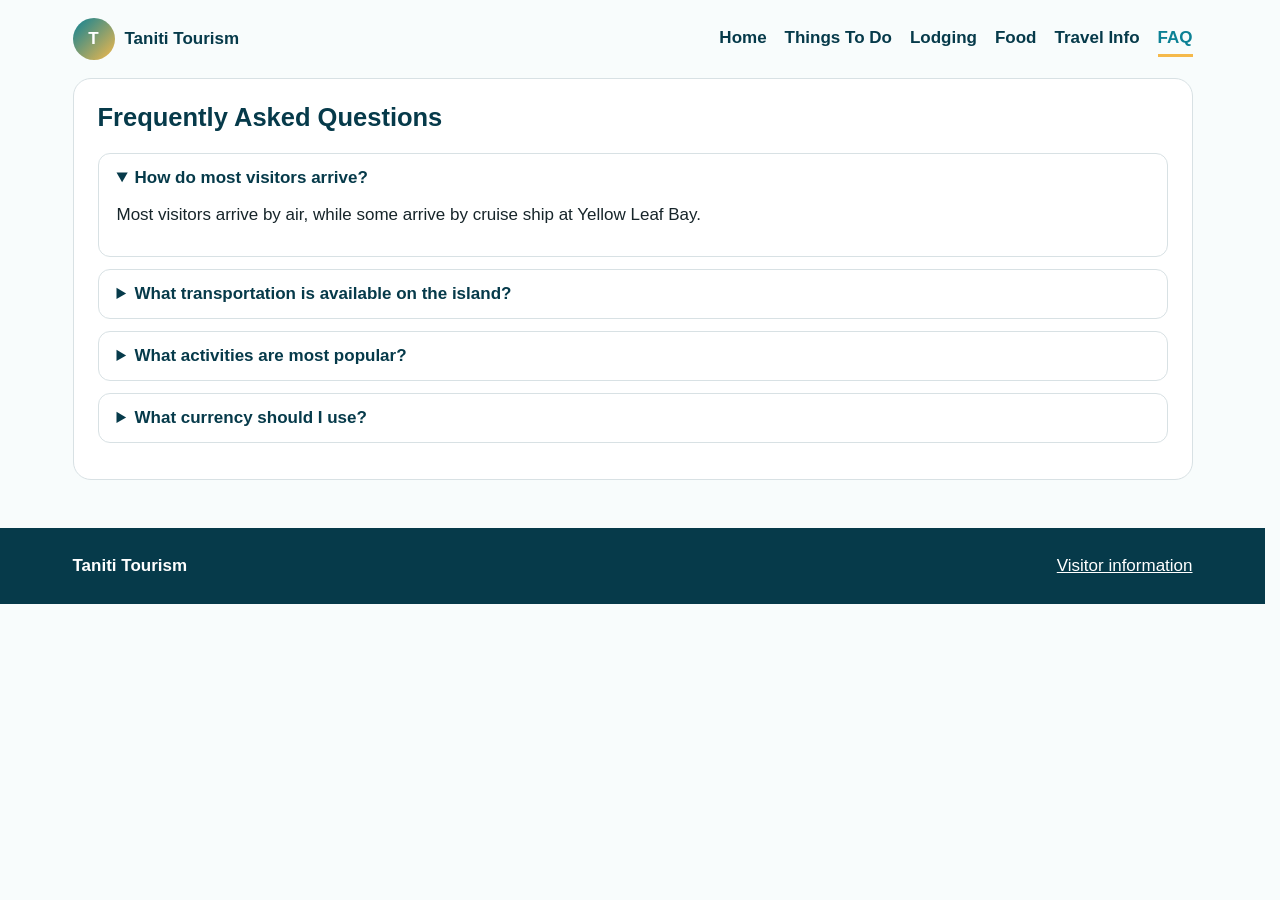
==== faq.html @ 22af0966 "build out wireframe of site" ====
<!doctype html>
<html lang="en">
<head>
  <meta charset="utf-8">
  <meta name="viewport" content="width=device-width, initial-scale=1">
  <title>FAQ | Taniti Tourism Prototype</title>
  <link rel="stylesheet" href="static/css/style.css">
</head>
<body>
  <header class="site-header">
    <a class="logo" href="index.html" aria-label="Taniti Tourism home">
      <span class="logo-mark">T</span><span>Taniti Tourism</span>
    </a>
    <nav class="site-nav" aria-label="Primary navigation">
      <a href="index.html" >Home</a>
      <a href="things-to-do.html" >Things To Do</a>
      <a href="lodging.html" >Lodging</a>
      <a href="food.html" >Food</a>
      <a href="travel-info.html" >Travel Info</a>
      <a href="faq.html" aria-current="page">FAQ</a>
    </nav>
  </header>
  <main>

    <section class="panel faq">
      <h1>Frequently Asked Questions</h1>
      <details open><summary>How do most visitors arrive?</summary><p>Most visitors arrive by air, while some arrive by cruise ship at Yellow Leaf Bay.</p></details>
      <details><summary>What transportation is available on the island?</summary><p>Visitors can use public buses in Taniti City, private buses elsewhere, taxis, rental cars, bikes, helmets, and walkable routes around Taniti City and Merriton Landing.</p></details>
      <details><summary>What activities are most popular?</summary><p>Beaches, rainforest exploration, volcano visits, sightseeing in Taniti City, boat and bus tours, snorkeling, fishing tours, and Merriton Landing entertainment are highlighted for visitors.</p></details>
      <details><summary>What currency should I use?</summary><p>Taniti uses the U.S. dollar. Many businesses also accept euros, yen, and major credit cards.</p></details>
    </section>
  </main>
  <footer class="site-footer">
    <div class="wrap">
      <strong>Taniti Tourism</strong>
      <a href="travel-info.html">Visitor information</a>
    </div>
  </footer>
</body>
</html>
---- static/css/style.css ----
:root {
  --deep: #063A4A;
  --ocean: #0C8195;
  --sand: #F4E7C5;
  --sun: #F5B94B;
  --leaf: #2F7D5A;
  --ink: #17252A;
  --muted: #56656B;
  --line: #D8E1E4;
  --panel: #FFFFFF;
  --bg: #F8FCFC;
  --max: 1120px;
}

* {
  box-sizing: border-box;
}

html {
  font-family: "Segoe UI", Arial, sans-serif;
  font-size: 17px;
  color: var(--ink);
  background: var(--bg);
  scrollbar-gutter: stable;
}

body {
  margin: 0;
}

a {
  color: inherit;
}

.top-strip {
  background: var(--deep);
  color: white;
  font-size: .9rem;
}

.top-strip .wrap,
.site-header,
main,
.site-footer .wrap {
  width: min(100% - 36px, var(--max));
  margin-inline: auto;
}

.top-strip .wrap {
  display: flex;
  justify-content: space-between;
  gap: 16px;
  padding: 8px 0;
}

.site-header {
  display: flex;
  align-items: center;
  justify-content: space-between;
  gap: 20px;
  padding: 18px 0;
}

.logo {
  display: flex;
  align-items: center;
  gap: 10px;
  font-weight: 800;
  color: var(--deep);
  text-decoration: none;
}

.logo-mark {
  width: 42px;
  height: 42px;
  border-radius: 50%;
  background: linear-gradient(135deg, var(--ocean), var(--sun));
  display: inline-grid;
  place-items: center;
  color: white;
  font-weight: 900;
}

.site-nav {
  display: flex;
  flex-wrap: wrap;
  gap: 18px;
  align-items: center;
  color: var(--deep);
}

.site-nav a {
  text-decoration: none;
  font-weight: 600;
  padding: 6px 0;
  border-bottom: 3px solid transparent;
}

.site-nav a:hover,
.site-nav a:focus-visible,
.site-nav a[aria-current="page"] {
  border-color: var(--sun);
  color: var(--ocean);
  outline: none;
}

.hero {
  min-height: 380px;
  background: linear-gradient(rgba(6, 58, 74, .38), rgba(6, 58, 74, .35)), url("assets/hero.png") center/cover no-repeat;
  color: white;
  border-radius: 22px;
  overflow: hidden;
  display: grid;
  align-items: center;
  padding: 44px;
  margin-top: 12px;
}

.hero h1 {
  font-size: clamp(2.2rem, 6vw, 4.6rem);
  margin: 0 0 8px;
  max-width: 760px;
  line-height: .98;
}

.hero p {
  font-size: 1.15rem;
  max-width: 680px;
}

.button-row {
  display: flex;
  flex-wrap: wrap;
  gap: 12px;
  margin-top: 22px;
}

.btn {
  background: var(--sun);
  color: var(--deep);
  text-decoration: none;
  padding: 12px 18px;
  border-radius: 999px;
  font-weight: 800;
  border: 2px solid var(--sun);
  display: inline-block;
}

.btn.secondary {
  background: white;
  border-color: white;
}

.btn:hover,
.btn:focus-visible {
  outline: 4px solid rgba(245, 185, 75, .45);
  outline-offset: 3px;
}

.quick-planner {
  margin: -34px auto 36px;
  position: relative;
  background: white;
  border-radius: 18px;
  box-shadow: 0 12px 40px rgba(0, 0, 0, .12);
  padding: 18px;
  display: grid;
  grid-template-columns: repeat(4, 1fr);
  gap: 14px;
}

.quick-planner a {
  display: block;
  text-decoration: none;
  padding: 14px;
  border: 1px solid var(--line);
  border-radius: 12px;
}

.quick-planner a:hover,
.quick-planner a:focus-visible {
  border-color: var(--ocean);
  outline: 3px solid rgba(12, 129, 149, .25);
  outline-offset: 2px;
}

.section {
  margin: 42px 0;
}

.section-header {
  display: flex;
  align-items: end;
  justify-content: space-between;
  gap: 20px;
  margin-bottom: 18px;
}

.section h2 {
  font-size: 2rem;
  color: var(--deep);
  margin: 0;
}

.grid {
  display: grid;
  grid-template-columns: repeat(3, minmax(0, 1fr));
  gap: 22px;
}

.card {
  background: white;
  border: 1px solid var(--line);
  border-radius: 18px;
  overflow: hidden;
  box-shadow: 0 8px 24px rgba(6, 58, 74, .06);
}

.card img {
  width: 100%;
  display: block;
  height: 170px;
  object-fit: cover;
}

.card div {
  padding: 18px;
}

.card h3 {
  margin: 0 0 8px;
  color: var(--deep);
}

.card a {
  color: var(--ocean);
  font-weight: 700;
}

.two-col {
  display: grid;
  grid-template-columns: 2fr 1fr;
  gap: 28px;
  align-items: start;
  margin-top: 24px;
}

.panel {
  background: white;
  border: 1px solid var(--line);
  border-radius: 18px;
  padding: 24px;
}

.panel h1,
.panel h2 {
  color: var(--deep);
  margin-top: 0;
}

.callout {
  background: var(--sand);
  border-left: 6px solid var(--sun);
  padding: 18px;
  border-radius: 12px;
}

.list-links {
  display: grid;
  gap: 10px;
  padding-left: 20px;
}

.site-footer {
  margin-top: 48px;
  background: var(--deep);
  color: white;
}

.site-footer .wrap {
  display: flex;
  justify-content: space-between;
  gap: 16px;
  padding: 28px 0;
  flex-wrap: wrap;
}

.site-footer a {
  color: white;
}

.faq details {
  border: 1px solid var(--line);
  border-radius: 12px;
  padding: 14px 18px;
  background: white;
  margin-bottom: 12px;
}

.faq summary {
  font-weight: 700;
  color: var(--deep);
  cursor: pointer;
}

@media (max-width: 760px) {

  .top-strip .wrap,
  .site-header,
  .site-footer .wrap {
    flex-direction: column;
    align-items: flex-start;
  }

  .quick-planner,
  .grid,
  .two-col {
    grid-template-columns: 1fr;
  }

  .hero {
    padding: 28px;
    min-height: 320px;
  }
}
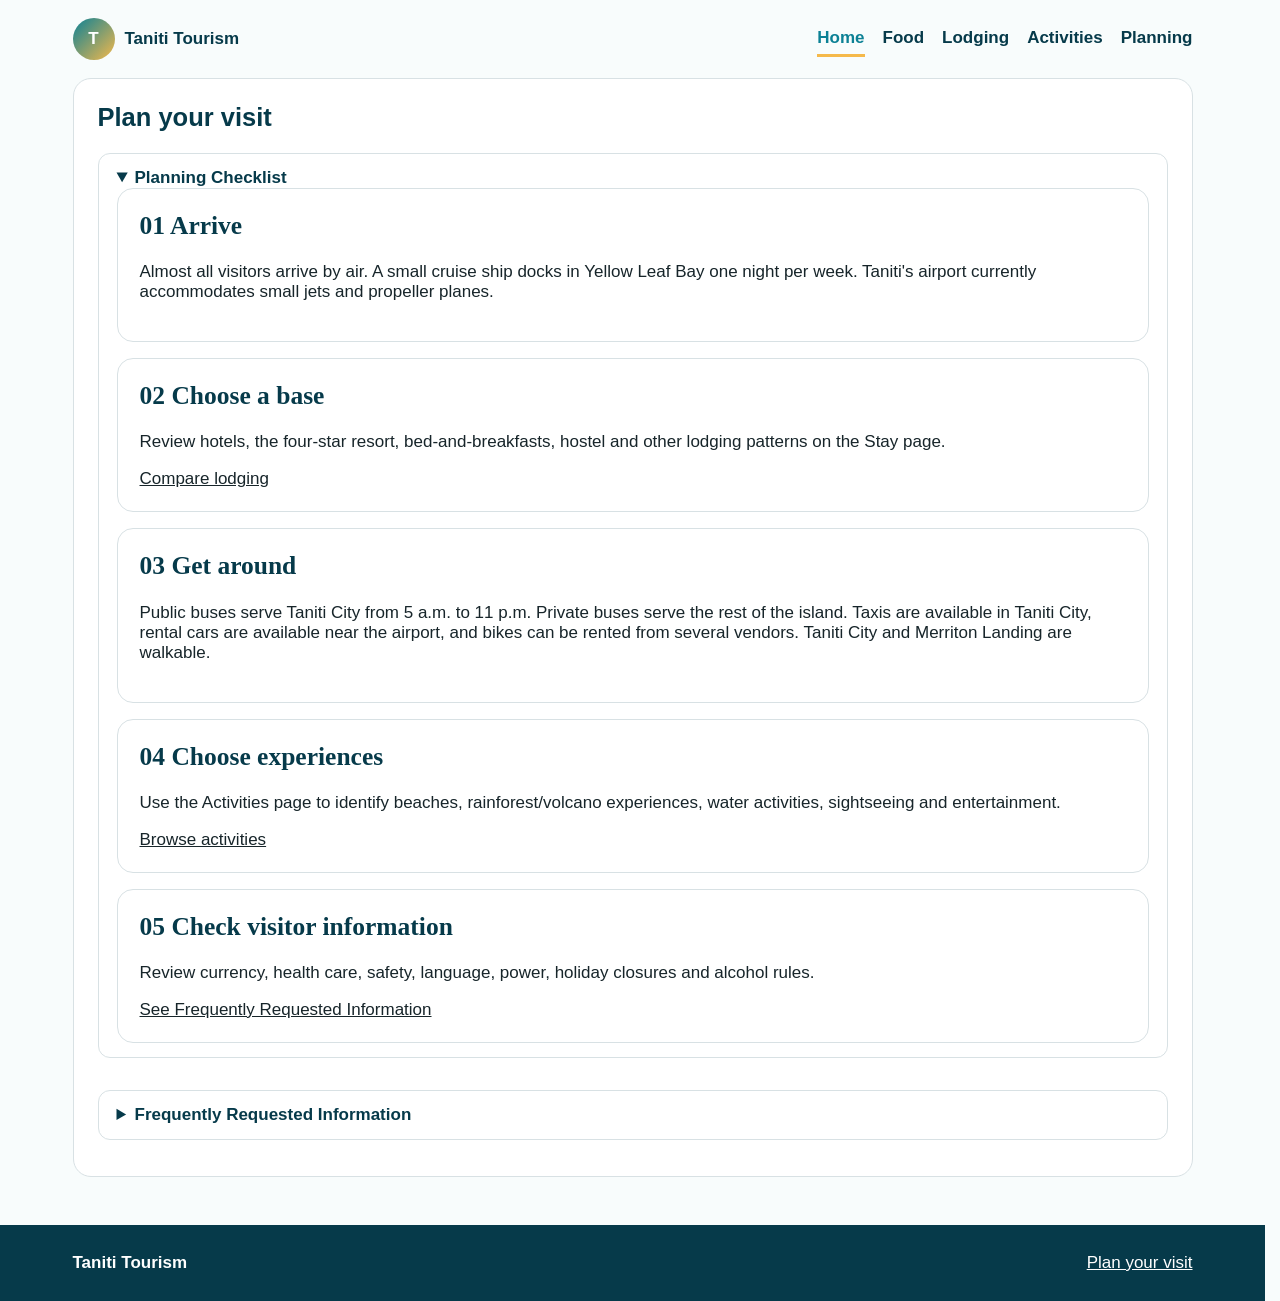
==== commit b00df7f3: "Partial restructure based on user feedback." ====
--- a/faq.html
+++ b/faq.html
@@ -1,40 +1,120 @@
 <!doctype html>
 <html lang="en">
+
 <head>
   <meta charset="utf-8">
   <meta name="viewport" content="width=device-width, initial-scale=1">
   <title>FAQ | Taniti Tourism Prototype</title>
   <link rel="stylesheet" href="static/css/style.css">
+  <script src="static/js/nav.js" defer></script>
+  <script src="static/js/faq.js" defer></script>
 </head>
+
 <body>
   <header class="site-header">
     <a class="logo" href="index.html" aria-label="Taniti Tourism home">
       <span class="logo-mark">T</span><span>Taniti Tourism</span>
     </a>
+
+    <button class="menu-toggle" type="button" aria-expanded="false" aria-controls="primary-nav">
+      <span class="logo-mark" aria-hidden="true">☰</span>
+      <!-- <span>Menu</span> -->
+    </button>
+
     <nav class="site-nav" aria-label="Primary navigation">
-      <a href="index.html" >Home</a>
-      <a href="things-to-do.html" >Things To Do</a>
-      <a href="lodging.html" >Lodging</a>
-      <a href="food.html" >Food</a>
-      <a href="travel-info.html" >Travel Info</a>
-      <a href="faq.html" aria-current="page">FAQ</a>
+      <a href="index.html" aria-current="page">Home</a>
+      <a href="food.html">Food</a>
+      <a href="lodging.html">Lodging</a>
+      <a href="things-to-do.html">Activities</a>
+      <a href="faq.html">Planning</a>
     </nav>
   </header>
   <main>
 
     <section class="panel faq">
-      <h1>Frequently Asked Questions</h1>
-      <details open><summary>How do most visitors arrive?</summary><p>Most visitors arrive by air, while some arrive by cruise ship at Yellow Leaf Bay.</p></details>
-      <details><summary>What transportation is available on the island?</summary><p>Visitors can use public buses in Taniti City, private buses elsewhere, taxis, rental cars, bikes, helmets, and walkable routes around Taniti City and Merriton Landing.</p></details>
-      <details><summary>What activities are most popular?</summary><p>Beaches, rainforest exploration, volcano visits, sightseeing in Taniti City, boat and bus tours, snorkeling, fishing tours, and Merriton Landing entertainment are highlighted for visitors.</p></details>
-      <details><summary>What currency should I use?</summary><p>Taniti uses the U.S. dollar. Many businesses also accept euros, yen, and major credit cards.</p></details>
+      <h1>Plan your visit</h1>
+      <details open>
+        <summary>Planning Checklist</summary>
+        <div class="plan-steps">
+            <article class="plan-step">
+                <h2>Arrive</h2>
+                <p>Almost all visitors arrive by air. A small cruise ship docks in Yellow Leaf Bay one night per
+                    week. Taniti's airport currently accommodates small jets and propeller planes.</p>
+            </article>
+            <article class="plan-step">
+                <h2>Choose a base</h2>
+                <p>Review hotels, the four-star resort, bed-and-breakfasts, hostel and other lodging patterns on the
+                    Stay page.</p><a class="text-link" href="lodging.html">Compare lodging</a>
+            </article>
+            <article class="plan-step" id="getting-around">
+                <h2>Get around</h2>
+                <p>Public buses serve Taniti City from 5 a.m. to 11 p.m. Private buses serve the rest of the island.
+                    Taxis are available in Taniti City, rental cars are available near the airport, and bikes can be
+                    rented from several vendors. Taniti City and Merriton Landing are walkable.</p>
+            </article>
+            <article class="plan-step">
+                <h2>Choose experiences</h2>
+                <p>Use the Activities page to identify beaches, rainforest/volcano experiences, water activities,
+                    sightseeing and entertainment.</p><a class="text-link" href="things-to-do.html">Browse
+                    activities</a>
+            </article>
+            <article class="plan-step">
+                <h2>Check visitor information</h2>
+                <p>Review currency, health care, safety, language, power, holiday closures and alcohol rules.</p><a
+                    class="fri-link" href="#fri">See Frequently Requested Information</a>
+            </article>
+        </div>
+      </details>
+
+      <br>
+
+      <details id="fri">
+        <summary>Frequently Requested Information</summary><br>
+        <details>
+          <summary>Do I need to bring a power adapter?</summary>
+          <p>Power outlets are 120 volts (the same as in the United States).</p>
+        </details>
+        <details>
+          <summary>Are there restricted drinking times?</summary>
+          <p>Alcohol is not allowed to be served or sold between the hours of midnight and 9:00 a.m.</p>
+        </details>
+        <details>
+          <summary>What is the drinking age?</summary>
+          <p>The drinking age on Taniti is 18 and the drinking age is not strictly enforced.</p>
+        </details>
+        <details>
+          <summary>Is English widely spoken?</summary>
+          <p>Many younger Tanitians speak fluent English. Very little English is spoken in rural areas, especially by
+            the older residents.</p>
+        </details>
+        <details>
+          <summary>What if I need medical care?</summary>
+          <p>There is one hospital and several clinics. The hospital has many multilingual employees.</p>
+        </details>
+        <details>
+          <summary>Is the island safe for tourists?</summary>
+          <p>Violent crime is very rare on Taniti, but as tourism increases, there are more reports of pickpocketing and
+            other petty crimes.</p>
+        </details>
+        <details>
+          <summary>Do holidays affect business hours?</summary>
+          <p>Taniti enjoys a large number of national holidays, and many tourist attractions and restaurants will be
+            closed on holidays, so visitors should plan accordingly.</p>
+        </details>
+        <details>
+          <summary>What currency is used on Taniti?</summary>
+          <p>Taniti uses the U.S. dollar as its currency, but many businesses will also accept euros and yen. Several
+            banks facilitate currency exchange, and many businesses accept major credit cards.</p>
+        </details>
+      </details>
     </section>
   </main>
   <footer class="site-footer">
     <div class="wrap">
       <strong>Taniti Tourism</strong>
-      <a href="travel-info.html">Visitor information</a>
+      <a href="faq.html">Plan your visit</a>
     </div>
   </footer>
 </body>
+
 </html>
--- a/static/css/style.css
+++ b/static/css/style.css
@@ -104,9 +104,13 @@
   outline: none;
 }
 
+.menu-toggle {
+  display: none;
+}
+
 .hero {
-  min-height: 380px;
-  background: linear-gradient(rgba(6, 58, 74, .38), rgba(6, 58, 74, .35)), url("assets/hero.png") center/cover no-repeat;
+  min-height: 480px;
+  background: linear-gradient(rgba(6, 58, 74, .38), rgba(6, 58, 74, .35)), url("../img/schmoobie__wide_panoramic_view_of_a_fictional_small_South_Paci_bd55d16e-b88d-4cdd-8a42-a7f98c94294e.webp") center/cover no-repeat;
   color: white;
   border-radius: 22px;
   overflow: hidden;
@@ -219,7 +223,7 @@
 .card img {
   width: 100%;
   display: block;
-  height: 170px;
+  height: 270px;
   object-fit: cover;
 }
 
@@ -303,7 +307,101 @@
   cursor: pointer;
 }
 
+.faq summary:focus-visible {
+  outline: 3px solid #003B6D;
+  outline-offset: 3px;
+}
+
+.plan-steps {
+  counter-reset: steps;
+  display: grid;
+  gap: 16px;
+}
+
+.plan-step {
+  counter-increment: steps;
+  background: var(--white);
+  border: 1px solid var(--line);
+  border-radius: 16px;
+  padding: 22px;
+}
+
+.plan-step h2 {
+  margin-top: 0;
+  font-family: Georgia, "Times New Roman", serif;
+}
+
+.plan-step h2::before {
+  content: counter(steps, decimal-leading-zero) "  ";
+  color: var(--coral);
+}
+
 @media (max-width: 760px) {
+
+  /* .top-strip .wrap,
+    .site-footer .wrap {
+        flex-direction: column;
+        align-items: flex-start;
+    } */
+
+  .site-header {
+    flex-direction: row;
+    align-items: center;
+    flex-wrap: wrap;
+  }
+
+  .menu-toggle {
+    display: inline-block;
+    place-items: center;
+
+    margin-left: auto;
+    padding: 0;
+
+    border: none;
+    background: transparent;
+    appearance: none;
+  }
+
+  .menu-toggle:focus-visible {
+    outline: 3px solid var(--deep);
+    outline-offset: 3px;
+  }
+
+  .site-nav {
+    display: none;
+    flex: 0 0 100%;
+    width: 100%;
+    flex-direction: column;
+    align-items: stretch;
+    gap: 0;
+    margin-top: 12px;
+  }
+
+  .site-nav.is-open {
+    display: flex;
+  }
+
+  .site-nav a {
+    display: block;
+    width: 100%;
+    padding: 12px 0;
+  }
+
+  .quick-planner,
+  .grid,
+  .two-col {
+    grid-template-columns: 1fr;
+  }
+
+  .hero {
+    padding: 28px;
+    min-height: 320px;
+  }
+}
+
+
+
+/* @media (max-width: 760px) {
 
   .top-strip .wrap,
   .site-header,
@@ -322,4 +420,4 @@
     padding: 28px;
     min-height: 320px;
   }
-}+} */
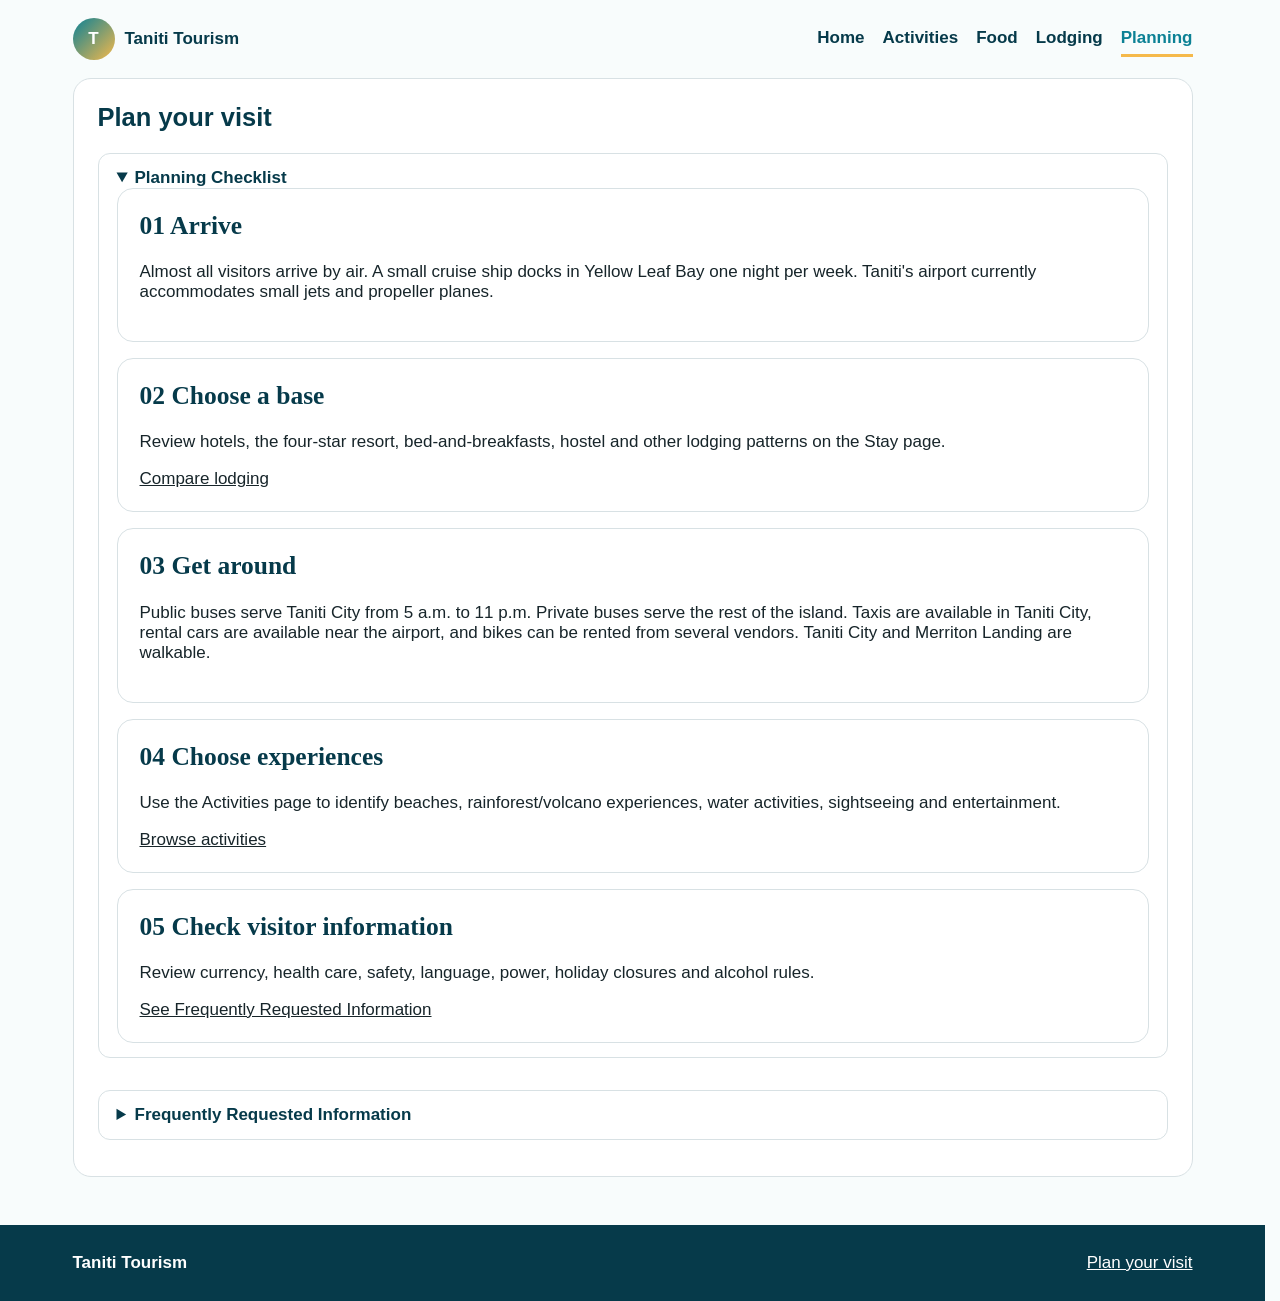
==== commit eb6764f8: "Restructure content pages based on user feedback." ====
--- a/faq.html
+++ b/faq.html
@@ -22,11 +22,11 @@
     </button>
 
     <nav class="site-nav" aria-label="Primary navigation">
-      <a href="index.html" aria-current="page">Home</a>
+      <a href="index.html">Home</a>
+      <a href="things-to-do.html">Activities</a>
       <a href="food.html">Food</a>
       <a href="lodging.html">Lodging</a>
-      <a href="things-to-do.html">Activities</a>
-      <a href="faq.html">Planning</a>
+      <a href="faq.html" aria-current="page">Planning</a>
     </nav>
   </header>
   <main>
@@ -36,33 +36,33 @@
       <details open>
         <summary>Planning Checklist</summary>
         <div class="plan-steps">
-            <article class="plan-step">
-                <h2>Arrive</h2>
-                <p>Almost all visitors arrive by air. A small cruise ship docks in Yellow Leaf Bay one night per
-                    week. Taniti's airport currently accommodates small jets and propeller planes.</p>
-            </article>
-            <article class="plan-step">
-                <h2>Choose a base</h2>
-                <p>Review hotels, the four-star resort, bed-and-breakfasts, hostel and other lodging patterns on the
-                    Stay page.</p><a class="text-link" href="lodging.html">Compare lodging</a>
-            </article>
-            <article class="plan-step" id="getting-around">
-                <h2>Get around</h2>
-                <p>Public buses serve Taniti City from 5 a.m. to 11 p.m. Private buses serve the rest of the island.
-                    Taxis are available in Taniti City, rental cars are available near the airport, and bikes can be
-                    rented from several vendors. Taniti City and Merriton Landing are walkable.</p>
-            </article>
-            <article class="plan-step">
-                <h2>Choose experiences</h2>
-                <p>Use the Activities page to identify beaches, rainforest/volcano experiences, water activities,
-                    sightseeing and entertainment.</p><a class="text-link" href="things-to-do.html">Browse
-                    activities</a>
-            </article>
-            <article class="plan-step">
-                <h2>Check visitor information</h2>
-                <p>Review currency, health care, safety, language, power, holiday closures and alcohol rules.</p><a
-                    class="fri-link" href="#fri">See Frequently Requested Information</a>
-            </article>
+          <article class="plan-step">
+            <h2>Arrive</h2>
+            <p>Almost all visitors arrive by air. A small cruise ship docks in Yellow Leaf Bay one night per
+              week. Taniti's airport currently accommodates small jets and propeller planes.</p>
+          </article>
+          <article class="plan-step">
+            <h2>Choose a base</h2>
+            <p>Review hotels, the four-star resort, bed-and-breakfasts, hostel and other lodging patterns on the
+              Stay page.</p><a class="text-link" href="lodging.html">Compare lodging</a>
+          </article>
+          <article class="plan-step" id="getting-around">
+            <h2>Get around</h2>
+            <p>Public buses serve Taniti City from 5 a.m. to 11 p.m. Private buses serve the rest of the island.
+              Taxis are available in Taniti City, rental cars are available near the airport, and bikes can be
+              rented from several vendors. Taniti City and Merriton Landing are walkable.</p>
+          </article>
+          <article class="plan-step">
+            <h2>Choose experiences</h2>
+            <p>Use the Activities page to identify beaches, rainforest/volcano experiences, water activities,
+              sightseeing and entertainment.</p><a class="text-link" href="things-to-do.html">Browse
+              activities</a>
+          </article>
+          <article class="plan-step">
+            <h2>Check visitor information</h2>
+            <p>Review currency, health care, safety, language, power, holiday closures and alcohol rules.</p><a
+              class="fri-link" href="#fri">See Frequently Requested Information</a>
+          </article>
         </div>
       </details>
 
--- a/static/css/style.css
+++ b/static/css/style.css
@@ -110,7 +110,7 @@
 
 .hero {
   min-height: 480px;
-  background: linear-gradient(rgba(6, 58, 74, .38), rgba(6, 58, 74, .35)), url("../img/schmoobie__wide_panoramic_view_of_a_fictional_small_South_Paci_bd55d16e-b88d-4cdd-8a42-a7f98c94294e.webp") center/cover no-repeat;
+  background: linear-gradient(rgba(6, 58, 74, .38), rgba(6, 58, 74, .35)), url("../img/island-hero.webp") center/cover no-repeat;
   color: white;
   border-radius: 22px;
   overflow: hidden;
@@ -247,6 +247,43 @@
   gap: 28px;
   align-items: start;
   margin-top: 24px;
+}
+
+.activities-content {
+  max-width: 1100px;
+  margin: 0 auto;
+  padding: 32px 24px;
+}
+
+.activity-row {
+  display: grid;
+  grid-template-columns: 1fr 1fr;
+  align-items: center;
+  gap: 40px;
+  margin: 32px 0 56px;
+}
+
+.activity-row-reverse .activity-text {
+  grid-column: 2;
+  grid-row: 1;
+}
+
+.activity-row-reverse .activity-image {
+  grid-column: 1;
+  grid-row: 1;
+}
+
+.activity-image {
+  margin: 0;
+}
+
+.activity-image img {
+  display: block;
+  width: 100%;
+  aspect-ratio: 4 / 3;
+  object-fit: cover;
+  border-radius: 18px;
+  box-shadow: 0 8px 24px rgba(6, 58, 74, .06);
 }
 
 .panel {
@@ -397,6 +434,19 @@
     padding: 28px;
     min-height: 320px;
   }
+
+  .activity-row,
+  .activity-row-reverse {
+    grid-template-columns: 1fr;
+    gap: 20px;
+    margin-bottom: 40px;
+  }
+
+  .activity-row-reverse .activity-text,
+  .activity-row-reverse .activity-image {
+    grid-column: 1;
+    grid-row: auto;
+  }
 }
 
 
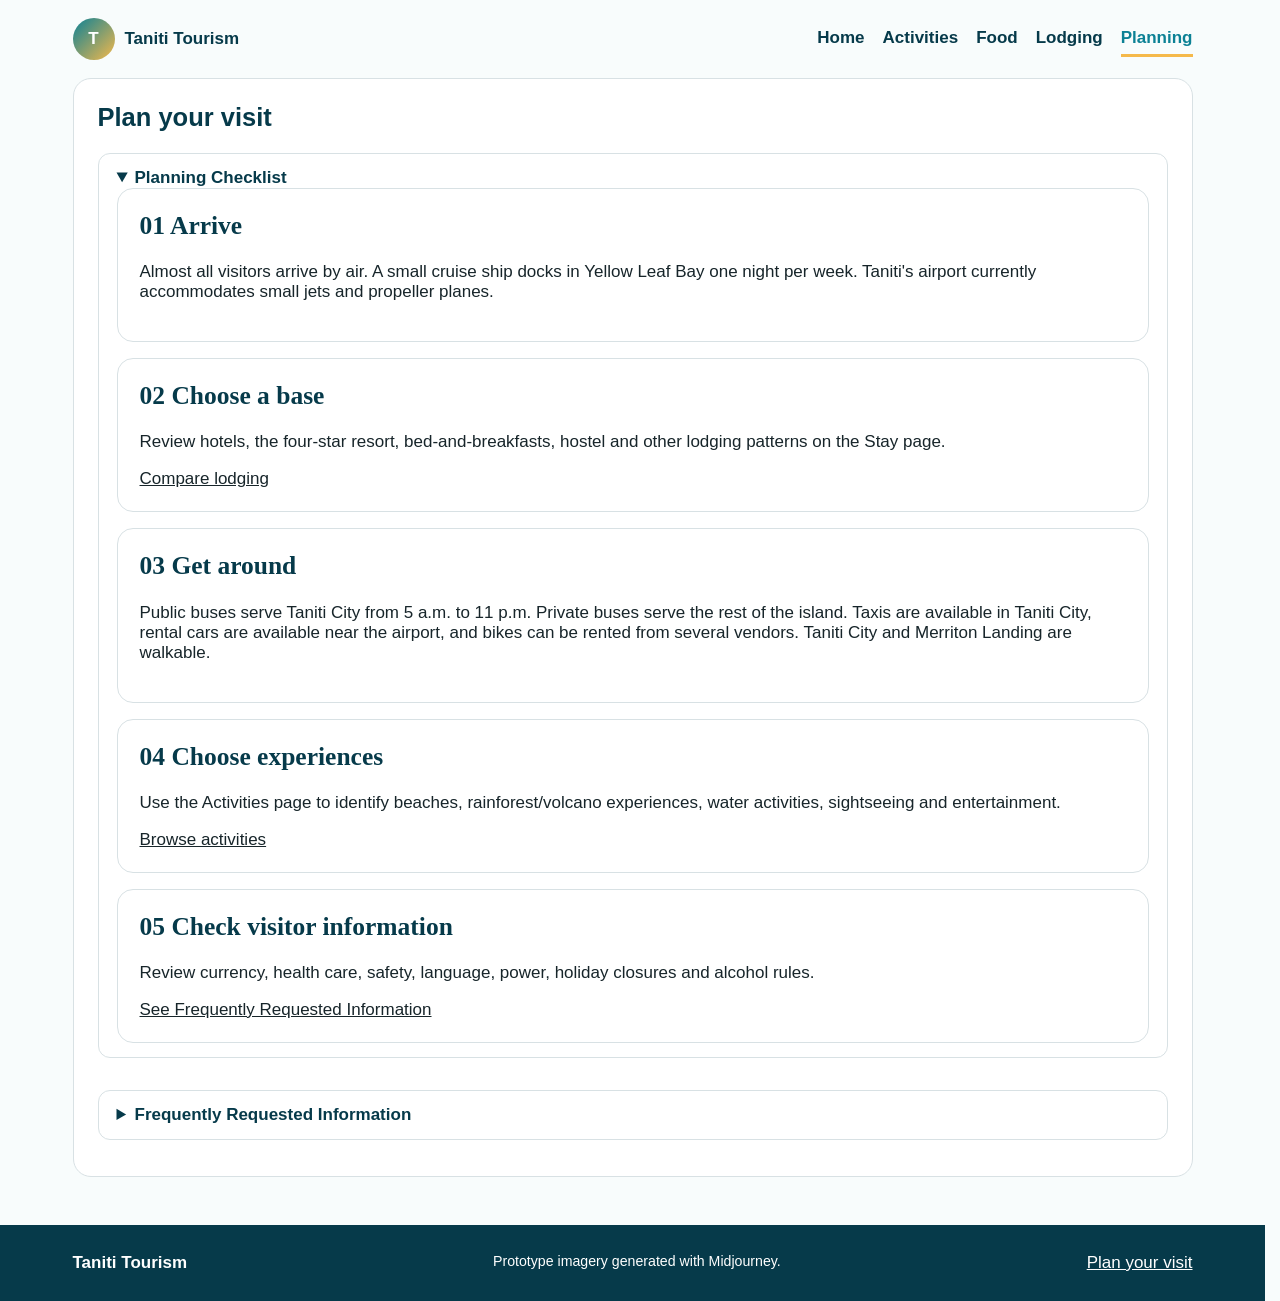
==== commit 7763ec94: "Cleanup" ====
--- a/faq.html
+++ b/faq.html
@@ -30,9 +30,9 @@
     </nav>
   </header>
   <main>
-
     <section class="panel faq">
       <h1>Plan your visit</h1>
+
       <details open>
         <summary>Planning Checklist</summary>
         <div class="plan-steps">
@@ -109,9 +109,11 @@
       </details>
     </section>
   </main>
+  
   <footer class="site-footer">
     <div class="wrap">
       <strong>Taniti Tourism</strong>
+      <small>Prototype imagery generated with Midjourney.</small>
       <a href="faq.html">Plan your visit</a>
     </div>
   </footer>
--- a/static/css/style.css
+++ b/static/css/style.css
@@ -375,12 +375,6 @@
 
 @media (max-width: 760px) {
 
-  /* .top-strip .wrap,
-    .site-footer .wrap {
-        flex-direction: column;
-        align-items: flex-start;
-    } */
-
   .site-header {
     flex-direction: row;
     align-items: center;
@@ -388,15 +382,19 @@
   }
 
   .menu-toggle {
-    display: inline-block;
+    display: inline-grid;
     place-items: center;
-
     margin-left: auto;
     padding: 0;
-
     border: none;
     background: transparent;
     appearance: none;
+    cursor: pointer;
+  }
+
+  .menu-toggle .logo-mark {
+    font-size: 24px;
+    line-height: 1;
   }
 
   .menu-toggle:focus-visible {
@@ -447,27 +445,4 @@
     grid-column: 1;
     grid-row: auto;
   }
-}
-
-
-
-/* @media (max-width: 760px) {
-
-  .top-strip .wrap,
-  .site-header,
-  .site-footer .wrap {
-    flex-direction: column;
-    align-items: flex-start;
-  }
-
-  .quick-planner,
-  .grid,
-  .two-col {
-    grid-template-columns: 1fr;
-  }
-
-  .hero {
-    padding: 28px;
-    min-height: 320px;
-  }
-} */+}
